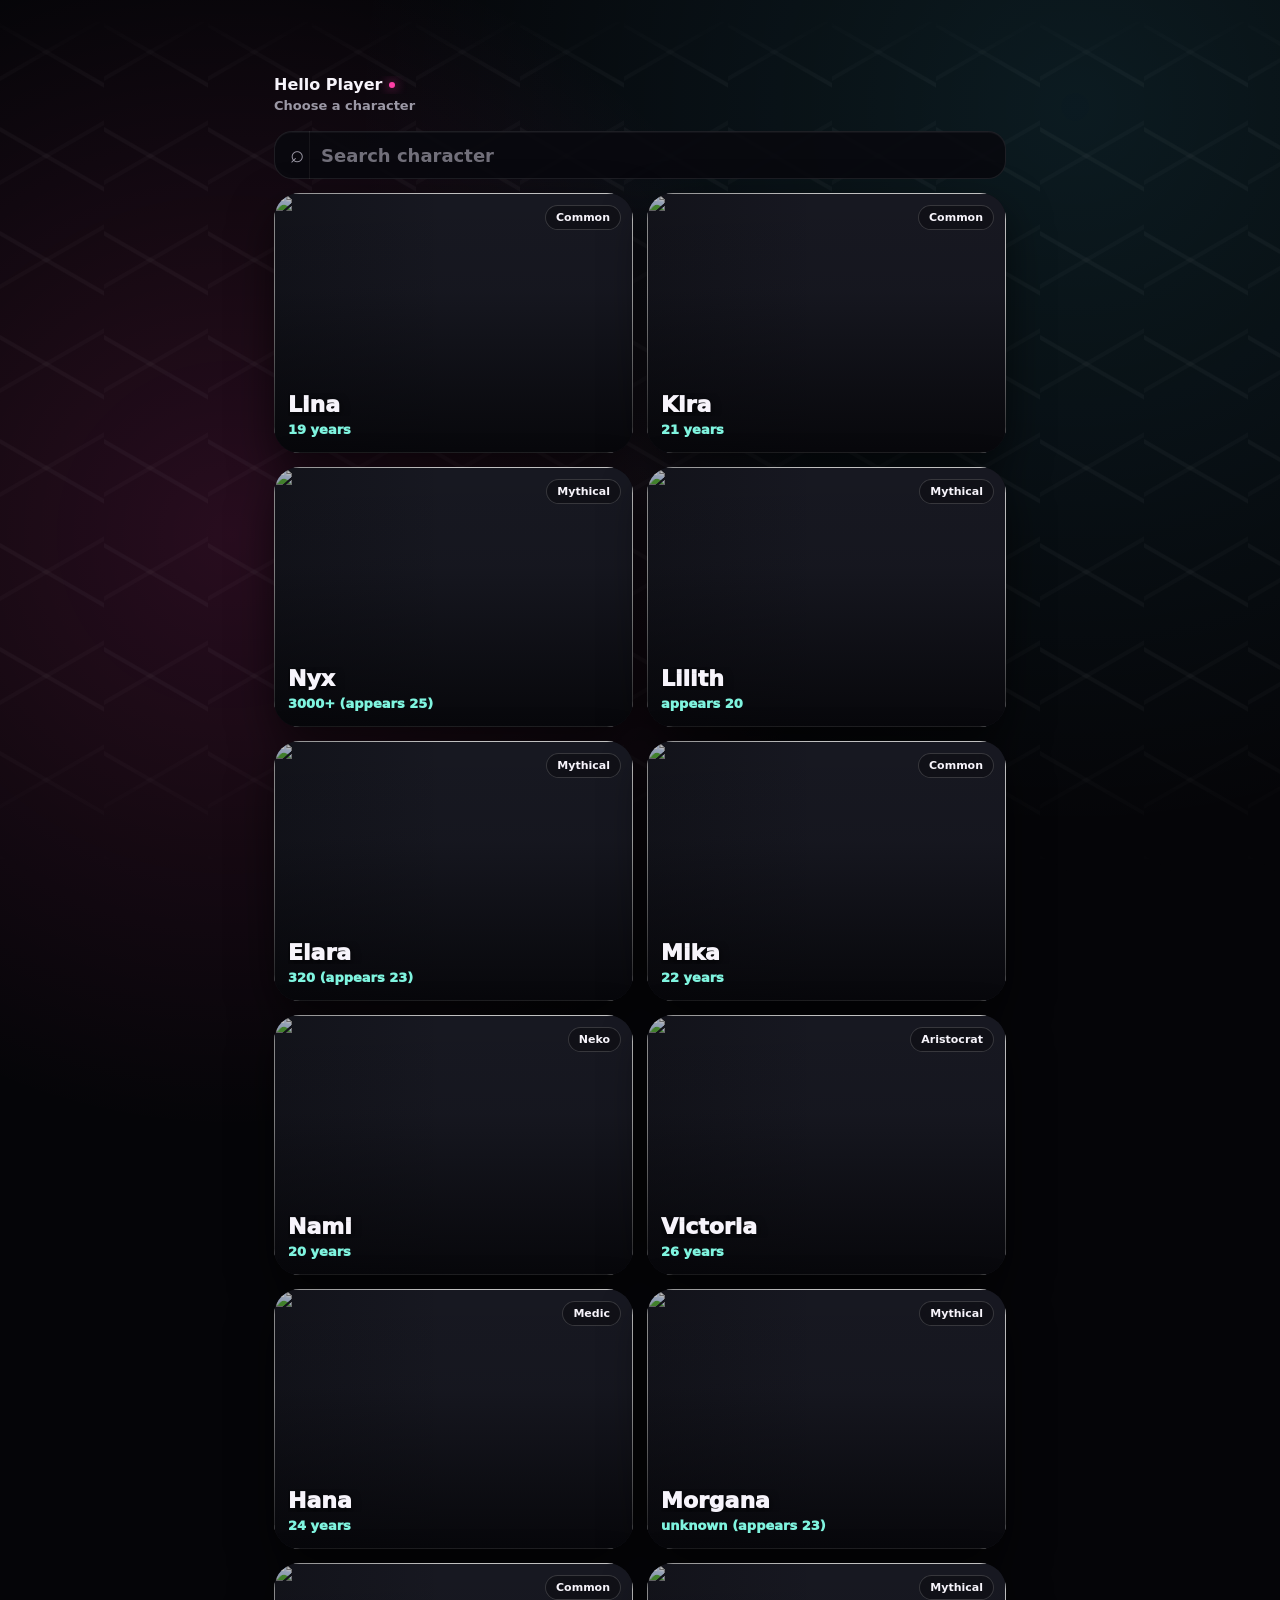
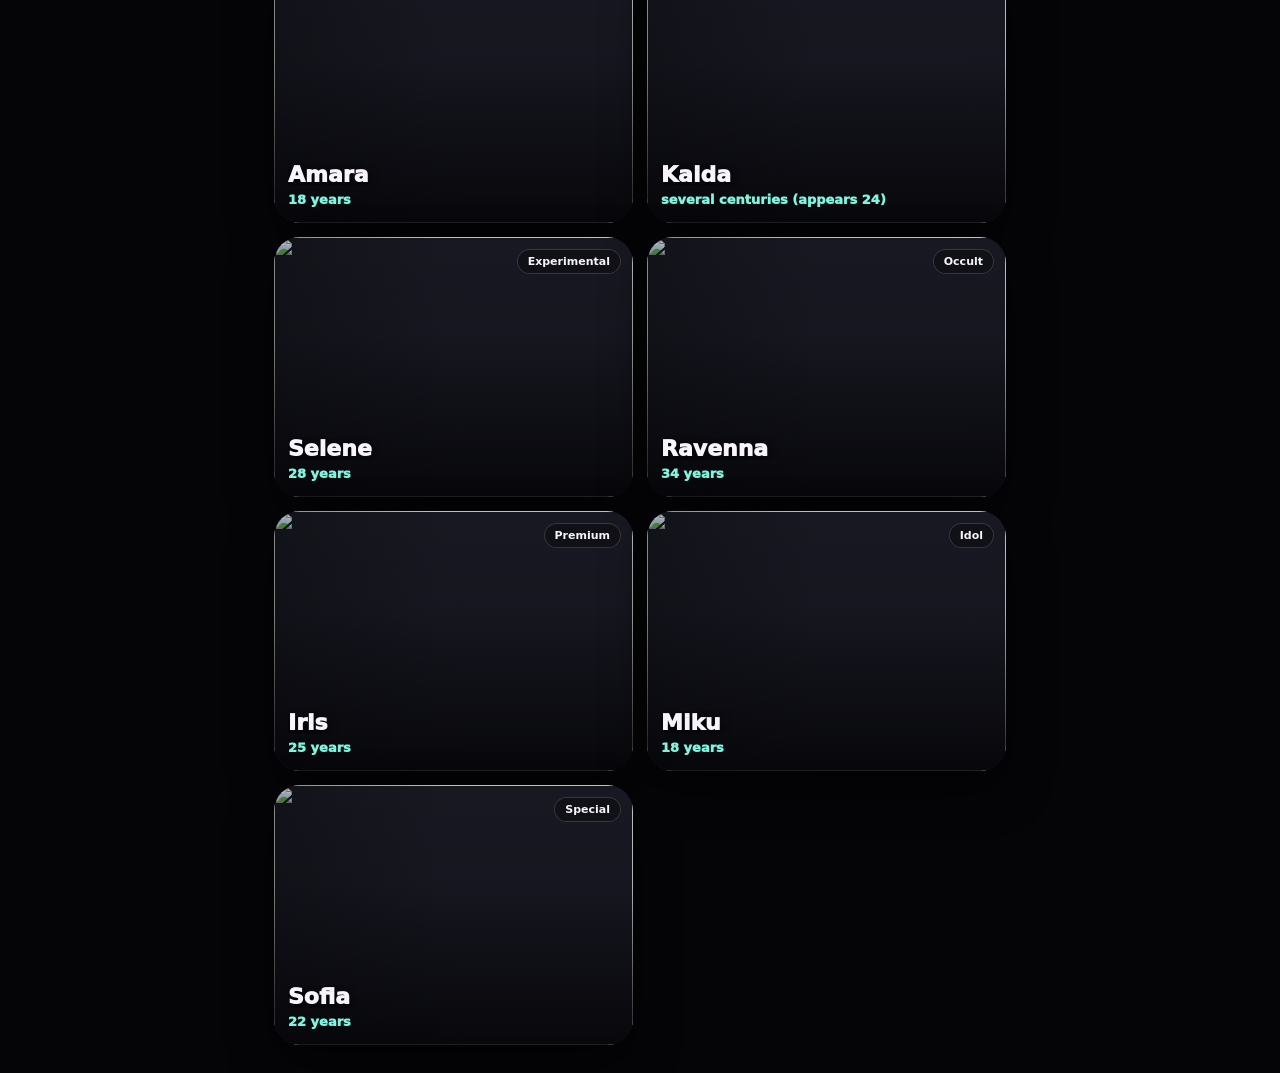
==== index.html @ 7a441261 "Обновление Mini App" ====
<!doctype html>
<html lang="en">
<head>
  <meta charset="utf-8">
  <meta name="viewport" content="width=device-width, initial-scale=1">
  <title>Your Waifu</title>
  <link rel="stylesheet" href="style.css">
  <script src="https://telegram.org/js/telegram-web-app.js"></script>
</head>
<body>
  <main class="app">
    <section class="top-panel">
      <div class="hello">
        <strong id="userStatus">Hello</strong>
        <span>Choose a character</span>
      </div>
    </section>

    <section class="toolbar" aria-label="Character filters">
      <label class="search" aria-label="Search character">
        <input id="searchInput" type="search" placeholder="Search character">
      </label>
    </section>

    <section class="grid" id="girlsGrid">
      <div class="empty">Loading characters...</div>
    </section>
  </main>

  <section class="detail" id="detailView" aria-hidden="true">
    <div class="detail-shell" role="dialog" aria-modal="true" aria-labelledby="detailName">
      <button class="detail-close" type="button" id="detailClose" aria-label="Close">x</button>
      <div class="detail-photo" id="detailPhoto"></div>
      <div class="detail-content">
        <div class="detail-meta">
          <span id="detailType"></span>
          <span id="detailAge"></span>
        </div>
        <h2 id="detailName">Character</h2>
        <p class="detail-role" id="detailRole"></p>
        <p class="detail-quote" id="detailDescription"></p>
        <button class="choose-button" type="button" id="detailChoose">Choose character</button>
      </div>
    </div>
  </section>

  <script src="data.js"></script>
  <script src="app.js"></script>
</body>
</html>
---- style.css ----
* {
  box-sizing: border-box;
}

:root {
  --bg: #050508;
  --panel: #0d0d12;
  --panel-2: #171821;
  --line: rgba(255, 255, 255, 0.09);
  --text: #f7f4fb;
  --muted: #9b98a5;
  --accent: #ff3fa7;
  --accent-2: #cc45db;
  --cyan: #42d8ff;
  --nav: rgba(28, 24, 27, 0.88);
  --shadow: 0 18px 44px rgba(0, 0, 0, 0.58);
}

html {
  background: var(--bg);
}

body {
  margin: 0;
  min-height: 100vh;
  font-family: Inter, ui-sans-serif, system-ui, -apple-system, BlinkMacSystemFont, "Segoe UI", Arial, sans-serif;
  color: var(--tg-theme-text-color, var(--text));
  background:
    radial-gradient(circle at 18% 20%, rgba(255, 63, 167, 0.14), transparent 25%),
    radial-gradient(circle at 84% 4%, rgba(66, 216, 255, 0.10), transparent 26%),
    var(--tg-theme-bg-color, var(--bg));
  overflow-x: hidden;
}

body::before {
  content: "";
  position: fixed;
  inset: 0;
  pointer-events: none;
  opacity: 0.22;
  background-image:
    linear-gradient(30deg, transparent 0 46%, rgba(255, 255, 255, 0.16) 47% 49%, transparent 50%),
    linear-gradient(150deg, transparent 0 46%, rgba(255, 255, 255, 0.12) 47% 49%, transparent 50%);
  background-size: 104px 104px;
  mask-image: linear-gradient(180deg, transparent 0, #000 80px, #000 78%, transparent 100%);
}

button,
input {
  font: inherit;
}

button {
  -webkit-tap-highlight-color: transparent;
}

.app {
  position: relative;
  width: min(760px, 100%);
  margin: 0 auto;
  padding: 76px 14px 28px;
}

.top-panel {
  display: block;
  margin-bottom: 18px;
}

.hello {
  min-width: 0;
  display: grid;
  gap: 4px;
}

.hello strong {
  color: var(--text);
  font-size: 16px;
  line-height: 1.15;
  white-space: nowrap;
  overflow: hidden;
  text-overflow: ellipsis;
}

.hello strong::after {
  content: "";
  display: inline-block;
  width: 6px;
  height: 6px;
  margin-left: 7px;
  border-radius: 50%;
  background: var(--accent);
  box-shadow: 0 0 12px var(--accent);
  vertical-align: 2px;
}

.hello span {
  color: var(--muted);
  font-size: 13px;
  font-weight: 700;
}

.toolbar {
  display: grid;
  margin-bottom: 14px;
}

.search input {
  width: 100%;
  height: 48px;
  padding: 0 18px 0 46px;
  border: 1px solid var(--line);
  border-radius: 18px;
  outline: none;
  color: var(--text);
  background:
    linear-gradient(90deg, transparent 0 34px, rgba(255, 255, 255, 0.06) 34px 35px, transparent 35px),
    rgba(9, 9, 14, 0.88);
  box-shadow: inset 0 1px 0 rgba(255, 255, 255, 0.04);
  font-size: 18px;
  font-weight: 700;
}

.search {
  position: relative;
}

.search::before {
  content: "⌕";
  position: absolute;
  left: 16px;
  top: 50%;
  translate: 0 -52%;
  color: var(--muted);
  font-size: 24px;
  z-index: 1;
}

.search input::placeholder {
  color: rgba(155, 152, 165, 0.72);
}

.search input:focus {
  border-color: rgba(255, 63, 167, 0.72);
}

.grid {
  display: grid;
  grid-template-columns: repeat(2, minmax(0, 1fr));
  gap: 14px;
}

.card {
  position: relative;
  display: grid;
  min-height: 260px;
  padding: 0;
  border: 0;
  border-radius: 26px;
  color: inherit;
  background: var(--panel);
  box-shadow: var(--shadow);
  text-align: left;
  overflow: hidden;
  cursor: pointer;
}

.card:active {
  transform: scale(0.985);
}

.cover {
  position: absolute;
  inset: 0;
  background: var(--panel-2);
}

.cover img {
  width: 100%;
  height: 100%;
  object-fit: cover;
}

.cover::after {
  content: "";
  position: absolute;
  inset: 0;
  background:
    linear-gradient(180deg, rgba(5, 5, 8, 0) 0%, rgba(5, 5, 8, 0.08) 38%, rgba(5, 5, 8, 0.86) 100%),
    linear-gradient(90deg, rgba(5, 5, 8, 0.28), transparent 48%);
}

.fallback {
  display: grid;
  place-items: center;
  width: 100%;
  height: 100%;
  color: #fff;
  background: linear-gradient(135deg, var(--accent), var(--cyan));
  font-size: 54px;
  font-weight: 950;
}

.card-body {
  position: relative;
  z-index: 1;
  align-self: end;
  display: grid;
  gap: 6px;
  padding: 16px 14px 16px;
}

.name {
  min-width: 0;
  font-size: 22px;
  line-height: 1.05;
  font-weight: 950;
  text-shadow: 0 2px 10px rgba(0, 0, 0, 0.78);
  white-space: nowrap;
  overflow: hidden;
  text-overflow: ellipsis;
}

.badge {
  position: absolute;
  top: 12px;
  right: 12px;
  z-index: 2;
  padding: 5px 10px;
  border: 1px solid rgba(255, 255, 255, 0.16);
  border-radius: 999px;
  color: var(--text);
  background: rgba(13, 13, 18, 0.62);
  font-size: 11px;
  font-weight: 900;
  white-space: nowrap;
  backdrop-filter: blur(8px);
}

.meta-row {
  display: flex;
  align-items: center;
  justify-content: flex-start;
  gap: 8px;
  color: #7ff4df;
  font-size: 13px;
  font-weight: 950;
}

.empty {
  grid-column: 1 / -1;
  padding: 18px;
  border: 1px solid var(--line);
  border-radius: 18px;
  color: var(--muted);
  background: rgba(13, 13, 18, 0.86);
}

.detail {
  position: fixed;
  inset: 0;
  z-index: 20;
  display: none;
  background: rgba(5, 5, 8, 0.76);
  backdrop-filter: blur(14px);
}

.detail.open {
  display: block;
}

.detail-shell {
  position: relative;
  width: min(620px, 100%);
  height: 100%;
  margin: 0 auto;
  background: #07070b;
  overflow-y: auto;
}

.detail-close {
  position: fixed;
  top: calc(12px + env(safe-area-inset-top));
  right: max(14px, calc((100vw - 620px) / 2 + 14px));
  z-index: 2;
  display: grid;
  place-items: center;
  width: 42px;
  height: 42px;
  border: 1px solid rgba(255, 255, 255, 0.14);
  border-radius: 50%;
  color: #fff;
  background: rgba(10, 10, 16, 0.66);
  box-shadow: 0 12px 30px rgba(0, 0, 0, 0.46);
  font-size: 30px;
  line-height: 1;
  cursor: pointer;
  backdrop-filter: blur(10px);
}

.detail-photo {
  position: relative;
  min-height: 64vh;
  background: var(--panel-2);
}

.detail-photo img {
  width: 100%;
  height: 100%;
  min-height: 64vh;
  object-fit: cover;
  display: block;
}

.detail-photo::after {
  content: "";
  position: absolute;
  inset: auto 0 0;
  height: 42%;
  background: linear-gradient(180deg, transparent, #07070b);
}

.detail-content {
  position: relative;
  margin-top: -86px;
  display: grid;
  gap: 12px;
  padding: 0 18px calc(24px + env(safe-area-inset-bottom));
}

.detail-meta {
  display: flex;
  flex-wrap: wrap;
  gap: 8px;
}

.detail-meta span {
  min-height: 28px;
  padding: 6px 10px;
  border: 1px solid rgba(255, 255, 255, 0.14);
  border-radius: 999px;
  color: rgba(247, 244, 251, 0.86);
  background: rgba(13, 13, 18, 0.64);
  font-size: 12px;
  font-weight: 900;
  backdrop-filter: blur(8px);
}

.detail-meta span:empty {
  display: none;
}

.detail h2 {
  margin: 0;
  font-size: 38px;
  line-height: 1;
  letter-spacing: 0;
  text-shadow: 0 3px 14px rgba(0, 0, 0, 0.72);
}

.detail p {
  margin: 0;
  color: rgba(247, 244, 251, 0.82);
  font-size: 16px;
  line-height: 1.45;
  font-weight: 650;
}

.detail-role {
  max-width: 36rem;
}

.detail-quote {
  position: relative;
  max-width: 36rem;
  padding: 14px 16px;
  border: 1px solid rgba(255, 255, 255, 0.10);
  border-radius: 18px;
  color: #fff;
  background: rgba(255, 63, 167, 0.11);
  box-shadow: inset 0 1px 0 rgba(255, 255, 255, 0.05);
}

.detail-quote:empty {
  display: none;
}

.choose-button {
  position: sticky;
  bottom: calc(12px + env(safe-area-inset-bottom));
  min-height: 54px;
  margin-top: 8px;
  border: 0;
  border-radius: 18px;
  color: #fff;
  background: linear-gradient(135deg, var(--accent-2), var(--accent));
  box-shadow: 0 16px 34px rgba(255, 63, 167, 0.36);
  font-size: 17px;
  font-weight: 950;
  cursor: pointer;
}

.choose-button:disabled {
  opacity: 0.66;
  cursor: wait;
}

@media (max-width: 560px) {
  .app {
    padding: 76px 12px 28px;
  }

  .grid {
    gap: 10px;
  }

  .card {
    min-height: 258px;
    border-radius: 24px;
  }

  .detail h2 {
    font-size: 34px;
  }
}
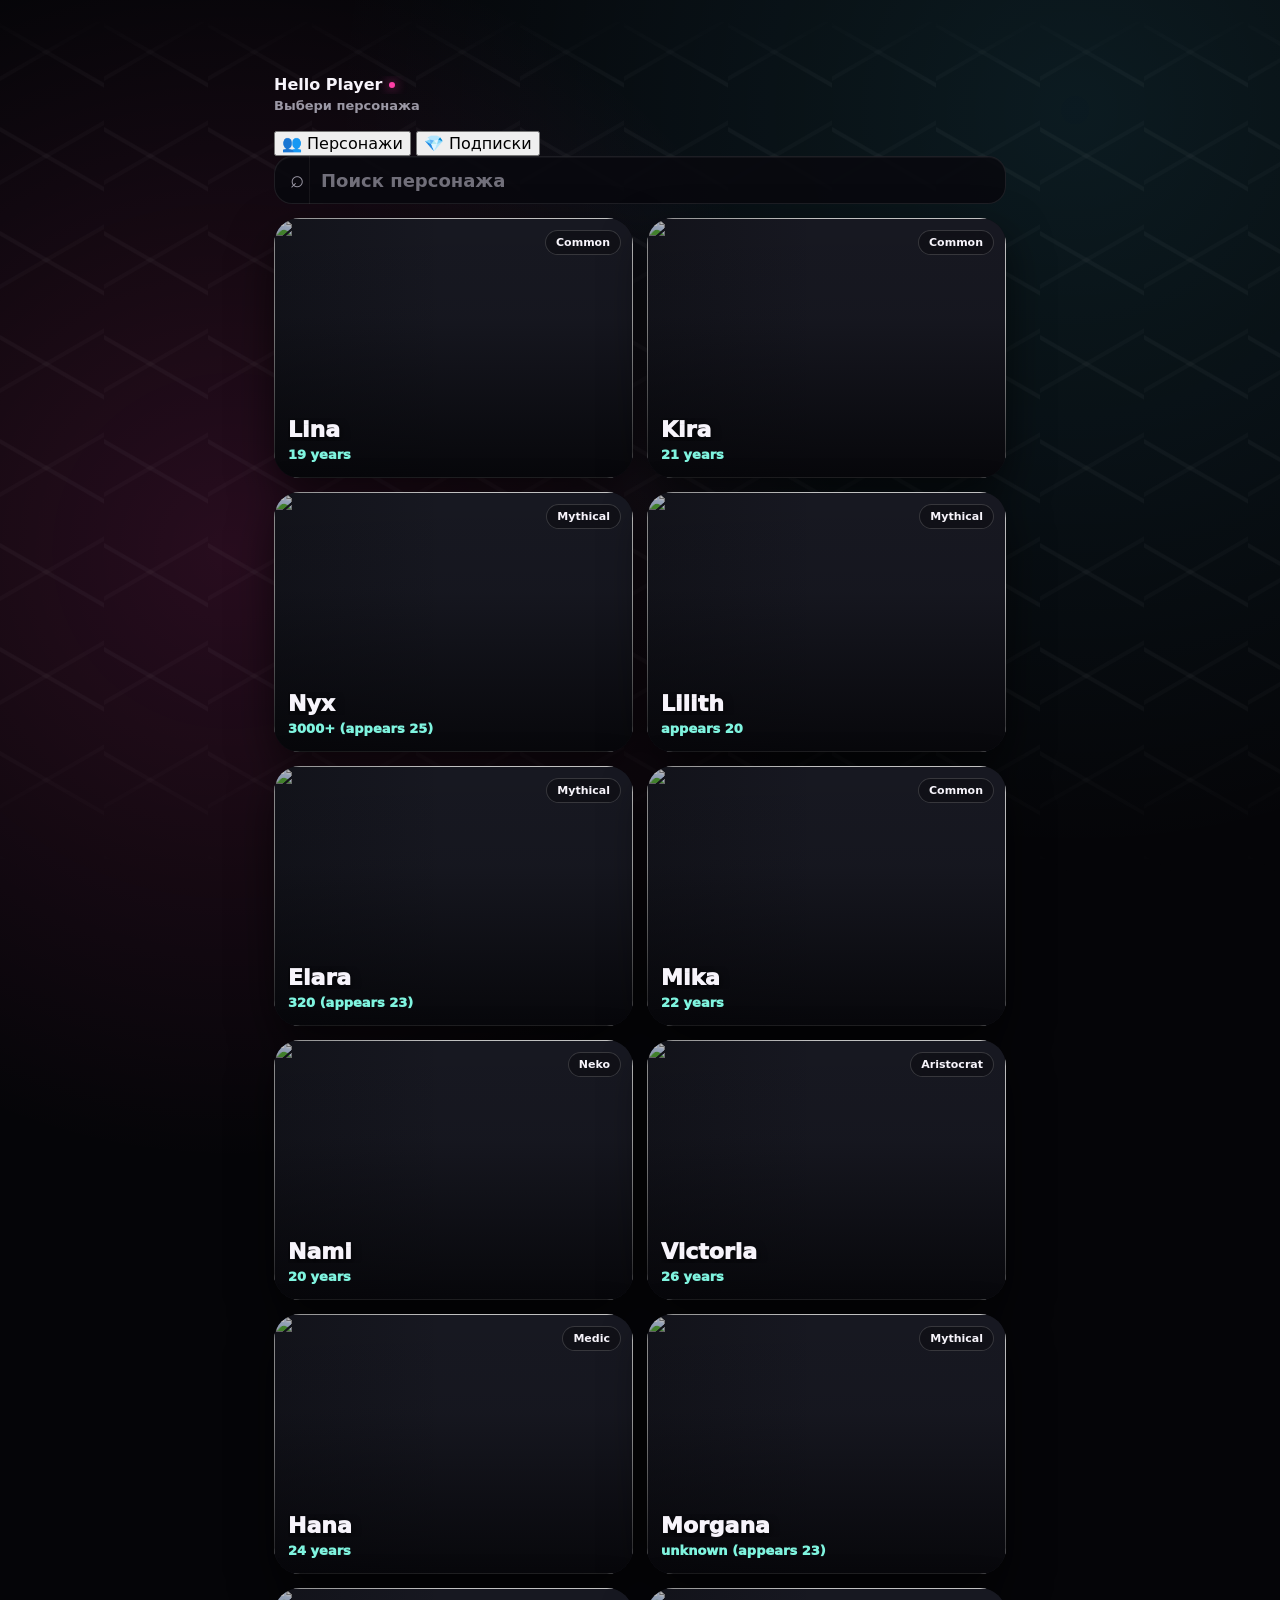
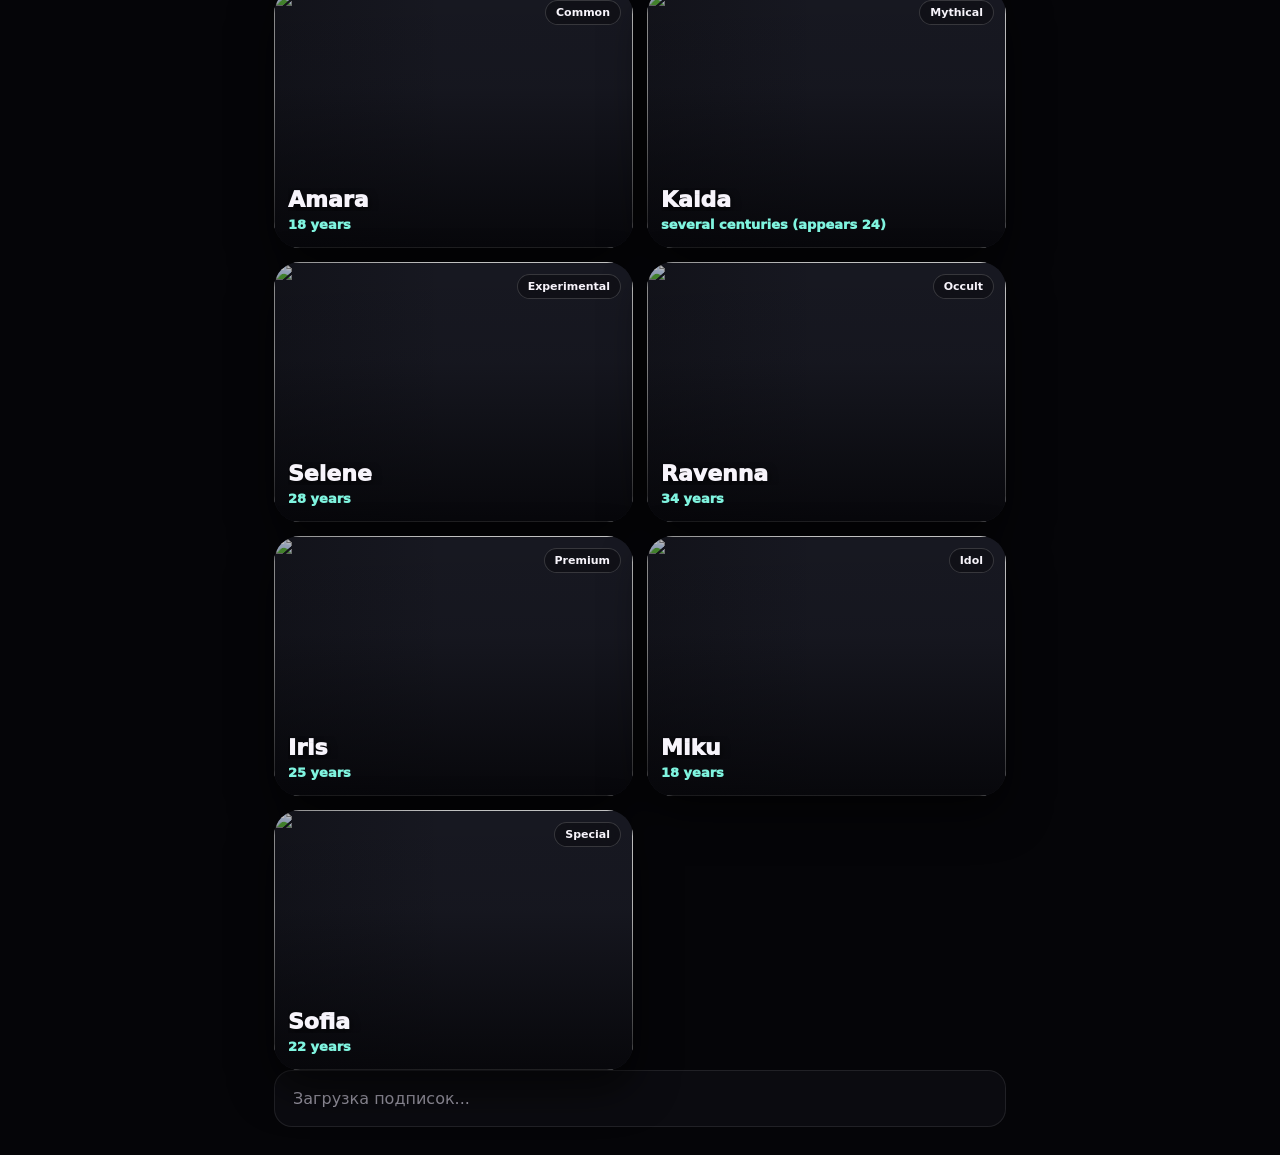
==== commit f0e7ca48: "Update index.html" ====
--- a/index.html
+++ b/index.html
@@ -1,5 +1,5 @@
 <!doctype html>
-<html lang="en">
+<html lang="ru">
 <head>
   <meta charset="utf-8">
   <meta name="viewport" content="width=device-width, initial-scale=1">
@@ -12,24 +12,41 @@
     <section class="top-panel">
       <div class="hello">
         <strong id="userStatus">Hello</strong>
-        <span>Choose a character</span>
+        <span>Выбери персонажа</span>
       </div>
     </section>
 
-    <section class="toolbar" aria-label="Character filters">
-      <label class="search" aria-label="Search character">
-        <input id="searchInput" type="search" placeholder="Search character">
-      </label>
+    <!-- Вкладки -->
+    <nav class="tabs">
+      <button class="tab-btn active" data-tab="characters">👥 Персонажи</button>
+      <button class="tab-btn" data-tab="subscriptions">💎 Подписки</button>
+    </nav>
+
+    <!-- Вкладка: Персонажи -->
+    <section id="tab-characters" class="tab-content active">
+      <section class="toolbar" aria-label="Character filters">
+        <label class="search" aria-label="Search character">
+          <input id="searchInput" type="search" placeholder="Поиск персонажа">
+        </label>
+      </section>
+
+      <section class="grid" id="girlsGrid">
+        <div class="empty">Загрузка персонажей...</div>
+      </section>
     </section>
 
-    <section class="grid" id="girlsGrid">
-      <div class="empty">Loading characters...</div>
+    <!-- Вкладка: Подписки -->
+    <section id="tab-subscriptions" class="tab-content">
+      <section class="subscriptions-list" id="subscriptionsList">
+        <div class="empty">Загрузка подписок...</div>
+      </section>
     </section>
   </main>
 
+  <!-- Детальный просмотр -->
   <section class="detail" id="detailView" aria-hidden="true">
     <div class="detail-shell" role="dialog" aria-modal="true" aria-labelledby="detailName">
-      <button class="detail-close" type="button" id="detailClose" aria-label="Close">x</button>
+      <button class="detail-close" type="button" id="detailClose" aria-label="Close">✕</button>
       <div class="detail-photo" id="detailPhoto"></div>
       <div class="detail-content">
         <div class="detail-meta">
@@ -39,7 +56,7 @@
         <h2 id="detailName">Character</h2>
         <p class="detail-role" id="detailRole"></p>
         <p class="detail-quote" id="detailDescription"></p>
-        <button class="choose-button" type="button" id="detailChoose">Choose character</button>
+        <button class="choose-button" type="button" id="detailChoose">Выбрать персонажа</button>
       </div>
     </div>
   </section>
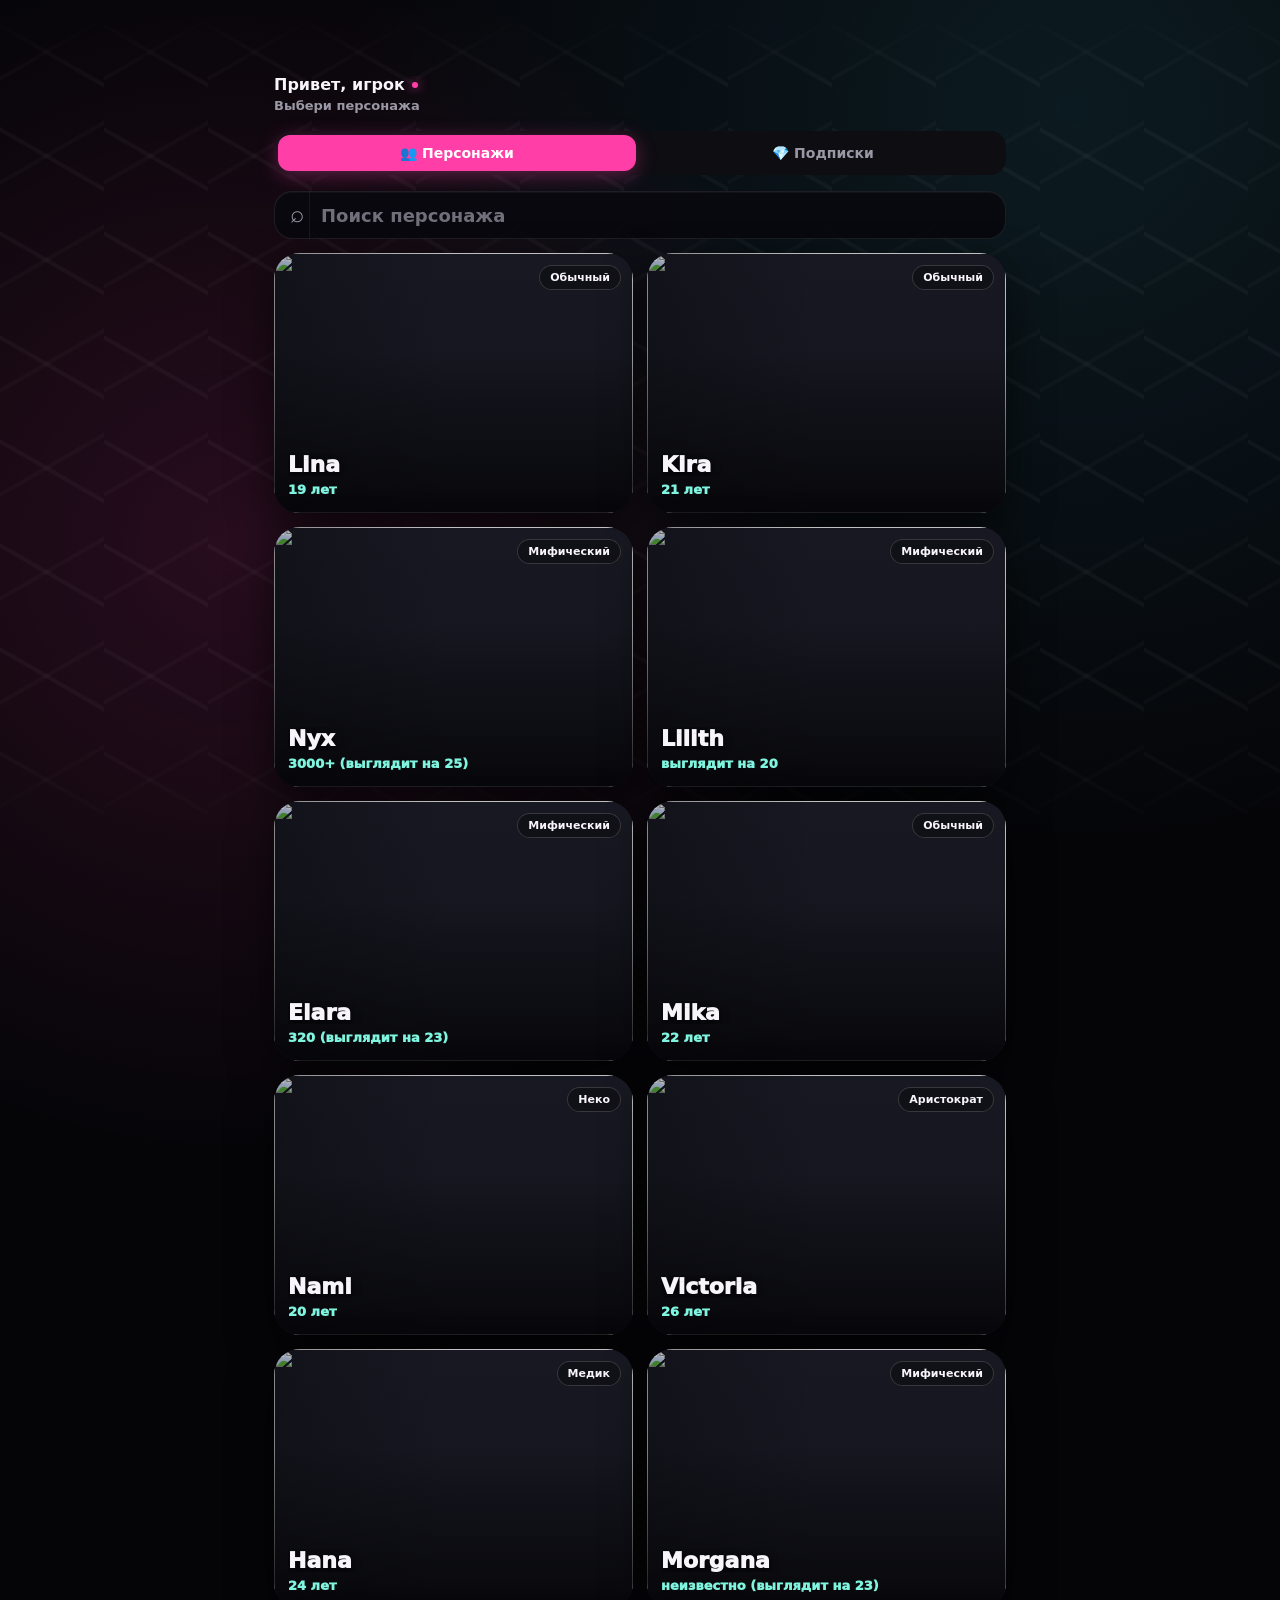
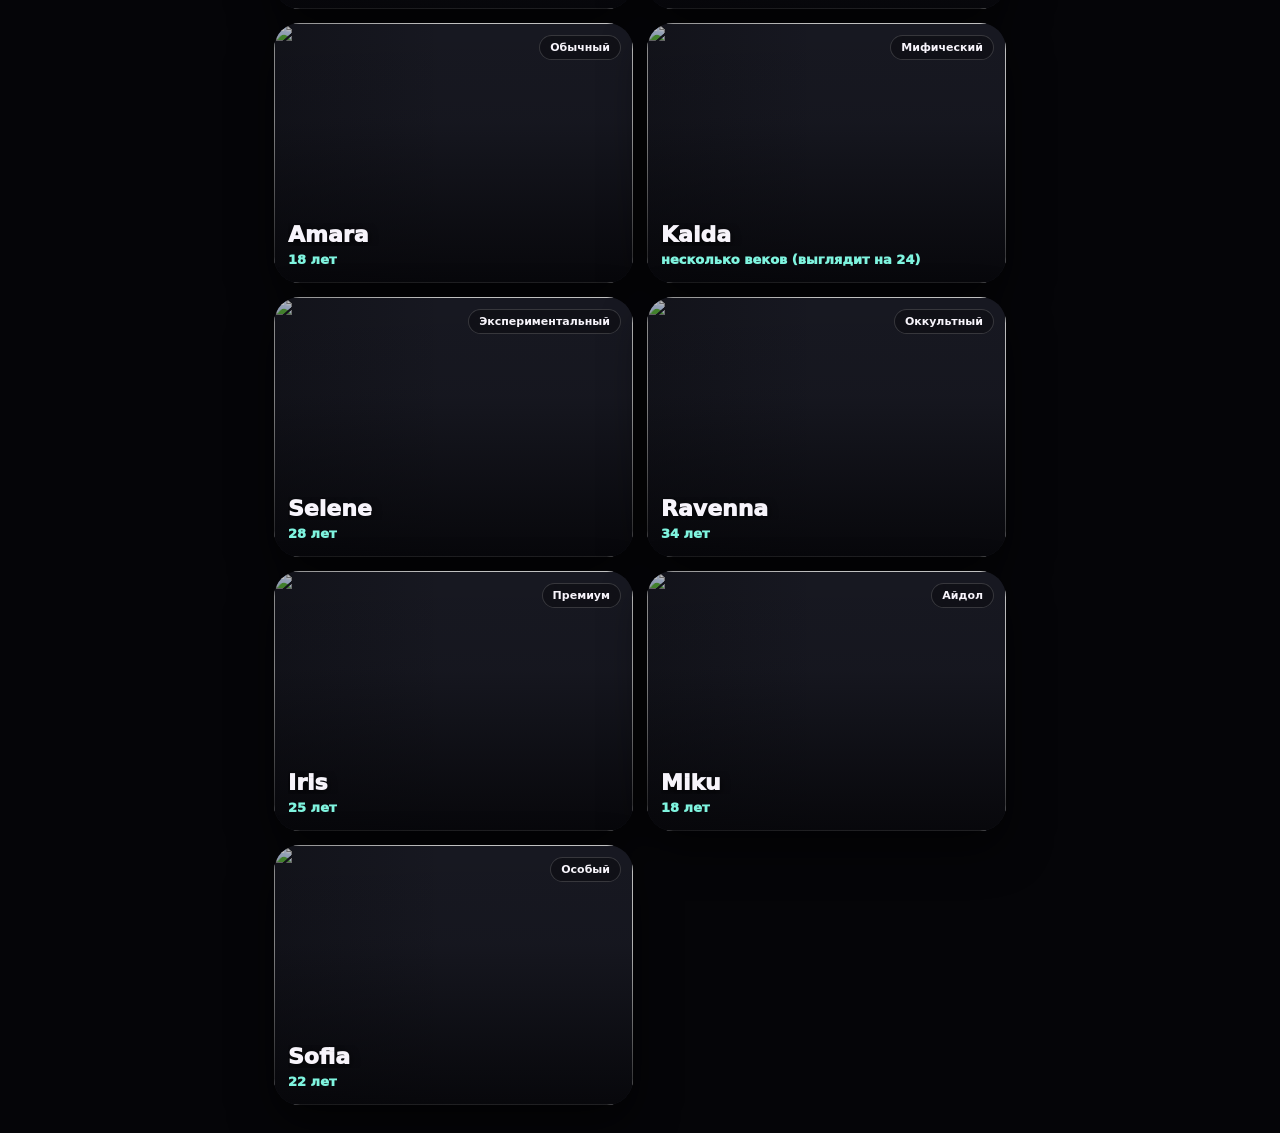
==== commit 2b20d79c: "Update index.html" ====
--- a/index.html
+++ b/index.html
@@ -11,7 +11,7 @@
   <main class="app">
     <section class="top-panel">
       <div class="hello">
-        <strong id="userStatus">Hello</strong>
+        <strong id="userStatus">Привет</strong>
         <span>Выбери персонажа</span>
       </div>
     </section>
@@ -24,8 +24,8 @@
 
     <!-- Вкладка: Персонажи -->
     <section id="tab-characters" class="tab-content active">
-      <section class="toolbar" aria-label="Character filters">
-        <label class="search" aria-label="Search character">
+      <section class="toolbar" aria-label="Фильтры персонажей">
+        <label class="search" aria-label="Поиск персонажа">
           <input id="searchInput" type="search" placeholder="Поиск персонажа">
         </label>
       </section>
@@ -46,14 +46,14 @@
   <!-- Детальный просмотр -->
   <section class="detail" id="detailView" aria-hidden="true">
     <div class="detail-shell" role="dialog" aria-modal="true" aria-labelledby="detailName">
-      <button class="detail-close" type="button" id="detailClose" aria-label="Close">✕</button>
+      <button class="detail-close" type="button" id="detailClose" aria-label="Закрыть">✕</button>
       <div class="detail-photo" id="detailPhoto"></div>
       <div class="detail-content">
         <div class="detail-meta">
           <span id="detailType"></span>
           <span id="detailAge"></span>
         </div>
-        <h2 id="detailName">Character</h2>
+        <h2 id="detailName">Персонаж</h2>
         <p class="detail-role" id="detailRole"></p>
         <p class="detail-quote" id="detailDescription"></p>
         <button class="choose-button" type="button" id="detailChoose">Выбрать персонажа</button>
--- a/style.css
+++ b/style.css
@@ -99,6 +99,48 @@
   font-weight: 700;
 }
 
+/* ===== ВКЛАДКИ ===== */
+.tabs {
+  display: flex;
+  gap: 8px;
+  margin-bottom: 16px;
+  background: var(--panel);
+  border-radius: 16px;
+  padding: 4px;
+}
+
+.tab-btn {
+  flex: 1;
+  padding: 10px 12px;
+  border: none;
+  border-radius: 12px;
+  background: transparent;
+  color: var(--muted);
+  font-size: 14px;
+  font-weight: 700;
+  cursor: pointer;
+  transition: all 0.2s;
+}
+
+.tab-btn.active {
+  background: var(--accent);
+  color: #fff;
+  box-shadow: 0 4px 20px rgba(255, 63, 167, 0.35);
+}
+
+.tab-btn:not(.active):hover {
+  background: var(--panel-2);
+}
+
+.tab-content {
+  display: none;
+}
+
+.tab-content.active {
+  display: block;
+}
+
+/* ===== ПОИСК ===== */
 .toolbar {
   display: grid;
   margin-bottom: 14px;
@@ -143,6 +185,7 @@
   border-color: rgba(255, 63, 167, 0.72);
 }
 
+/* ===== СЕТКА ПЕРСОНАЖЕЙ ===== */
 .grid {
   display: grid;
   grid-template-columns: repeat(2, minmax(0, 1fr));
@@ -253,8 +296,68 @@
   border-radius: 18px;
   color: var(--muted);
   background: rgba(13, 13, 18, 0.86);
-}
-
+  text-align: center;
+}
+
+/* ===== ПОДПИСКИ ===== */
+.subscriptions-list {
+  display: flex;
+  flex-direction: column;
+  gap: 12px;
+}
+
+.sub-card {
+  display: flex;
+  justify-content: space-between;
+  align-items: center;
+  padding: 16px 18px;
+  background: var(--panel);
+  border-radius: 18px;
+  border: 1px solid var(--line);
+  gap: 12px;
+}
+
+.sub-info {
+  flex: 1;
+}
+
+.sub-title {
+  font-size: 16px;
+  font-weight: 700;
+}
+
+.sub-desc {
+  font-size: 13px;
+  color: var(--muted);
+  margin-top: 2px;
+}
+
+.sub-price {
+  font-size: 16px;
+  font-weight: 900;
+  color: var(--accent);
+  white-space: nowrap;
+}
+
+.sub-btn {
+  padding: 8px 18px;
+  border: none;
+  border-radius: 12px;
+  background: var(--accent);
+  color: #fff;
+  font-size: 14px;
+  font-weight: 700;
+  cursor: pointer;
+  transition: all 0.2s;
+  white-space: nowrap;
+}
+
+.sub-btn:active {
+  transform: scale(0.95);
+  opacity: 0.7;
+}
+
+/* ===== ДЕТАЛЬНЫЙ ПРОСМОТР ===== */
 .detail {
   position: fixed;
   inset: 0;
@@ -404,6 +507,33 @@
   cursor: wait;
 }
 
+/* ===== УВЕДОМЛЕНИЯ ===== */
+.notification {
+  animation: slideIn 0.3s ease-out;
+}
+
+@keyframes slideIn {
+  from {
+    opacity: 0;
+    transform: translateX(100%);
+  }
+  to {
+    opacity: 1;
+    transform: translateX(0);
+  }
+}
+
+@keyframes slideOut {
+  from {
+    opacity: 1;
+    transform: translateX(0);
+  }
+  to {
+    opacity: 0;
+    transform: translateX(100%);
+  }
+}
+
 @media (max-width: 560px) {
   .app {
     padding: 76px 12px 28px;
@@ -421,4 +551,8 @@
   .detail h2 {
     font-size: 34px;
   }
-}
+
+  .sub-card {
+    flex-wrap: wrap;
+  }
+}
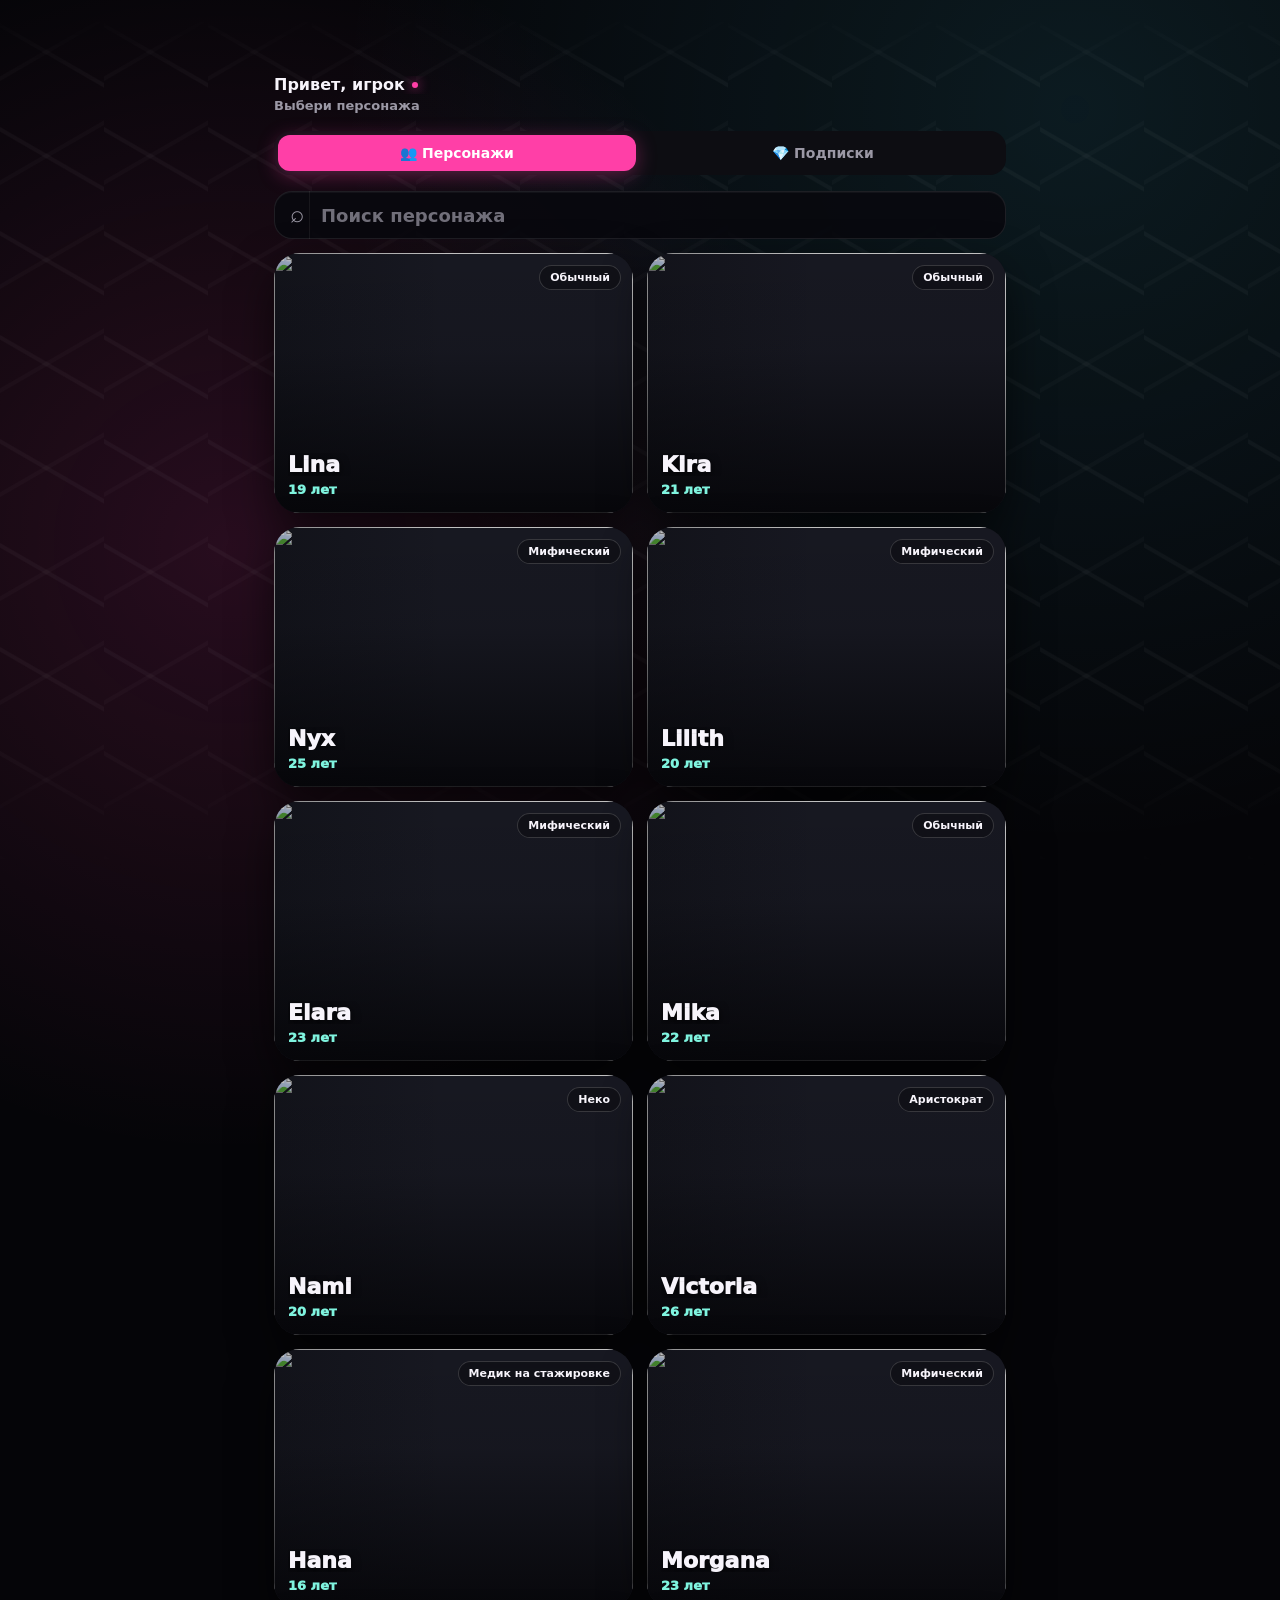
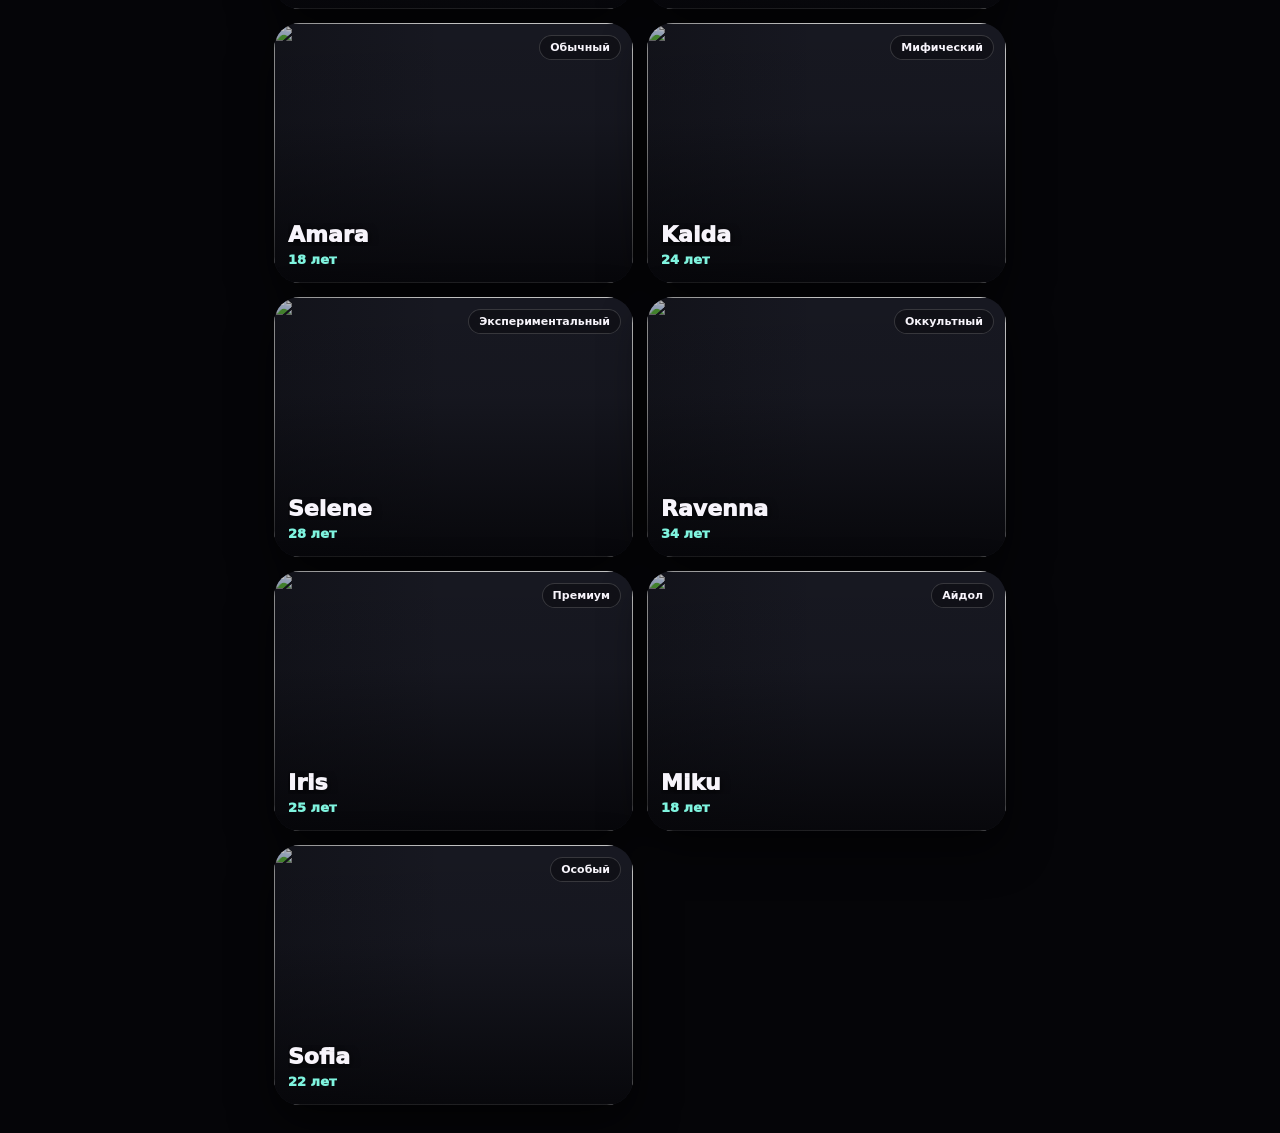
==== commit 92139421: "." ====
--- a/index.html
+++ b/index.html
@@ -61,7 +61,7 @@
     </div>
   </section>
 
-  <script src="data.js"></script>
-  <script src="app.js"></script>
+  <script src="data.js?v=2"></script>
+  <script src="app.js?v=2"></script>
 </body>
 </html>
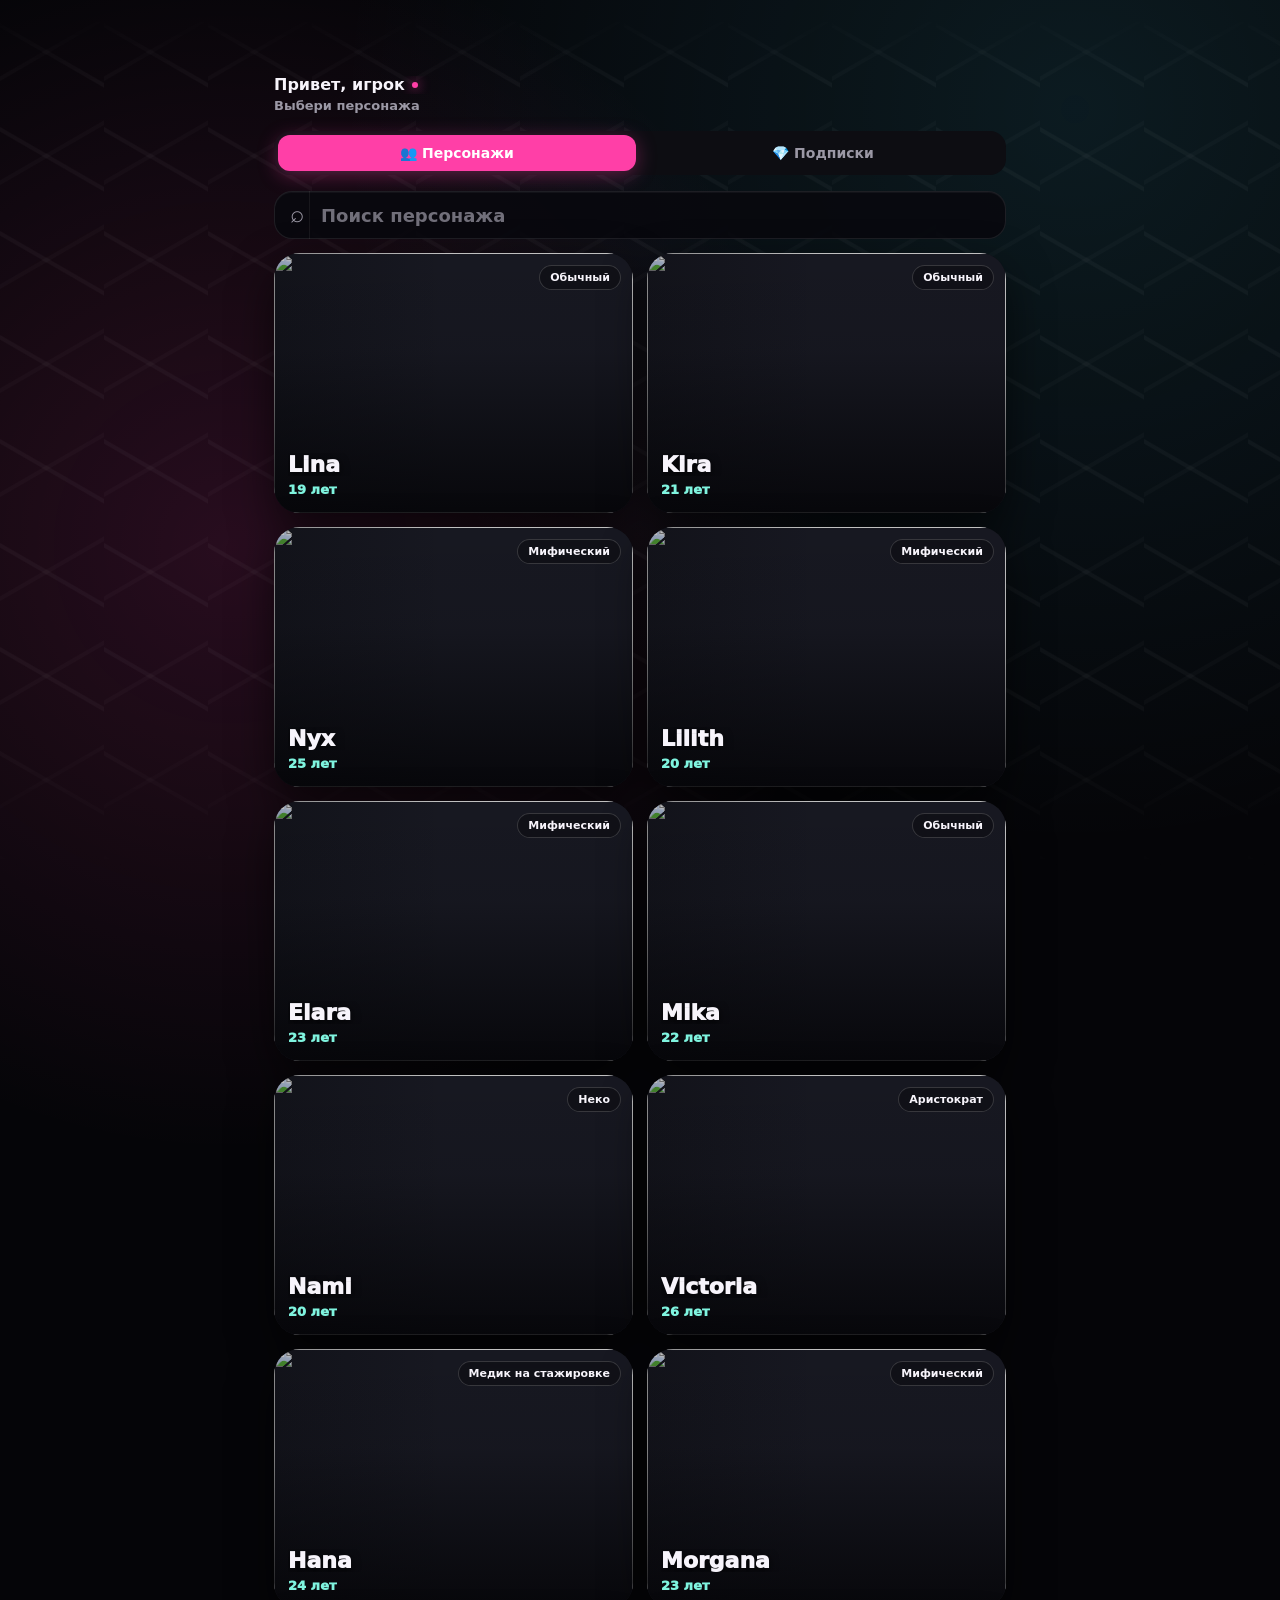
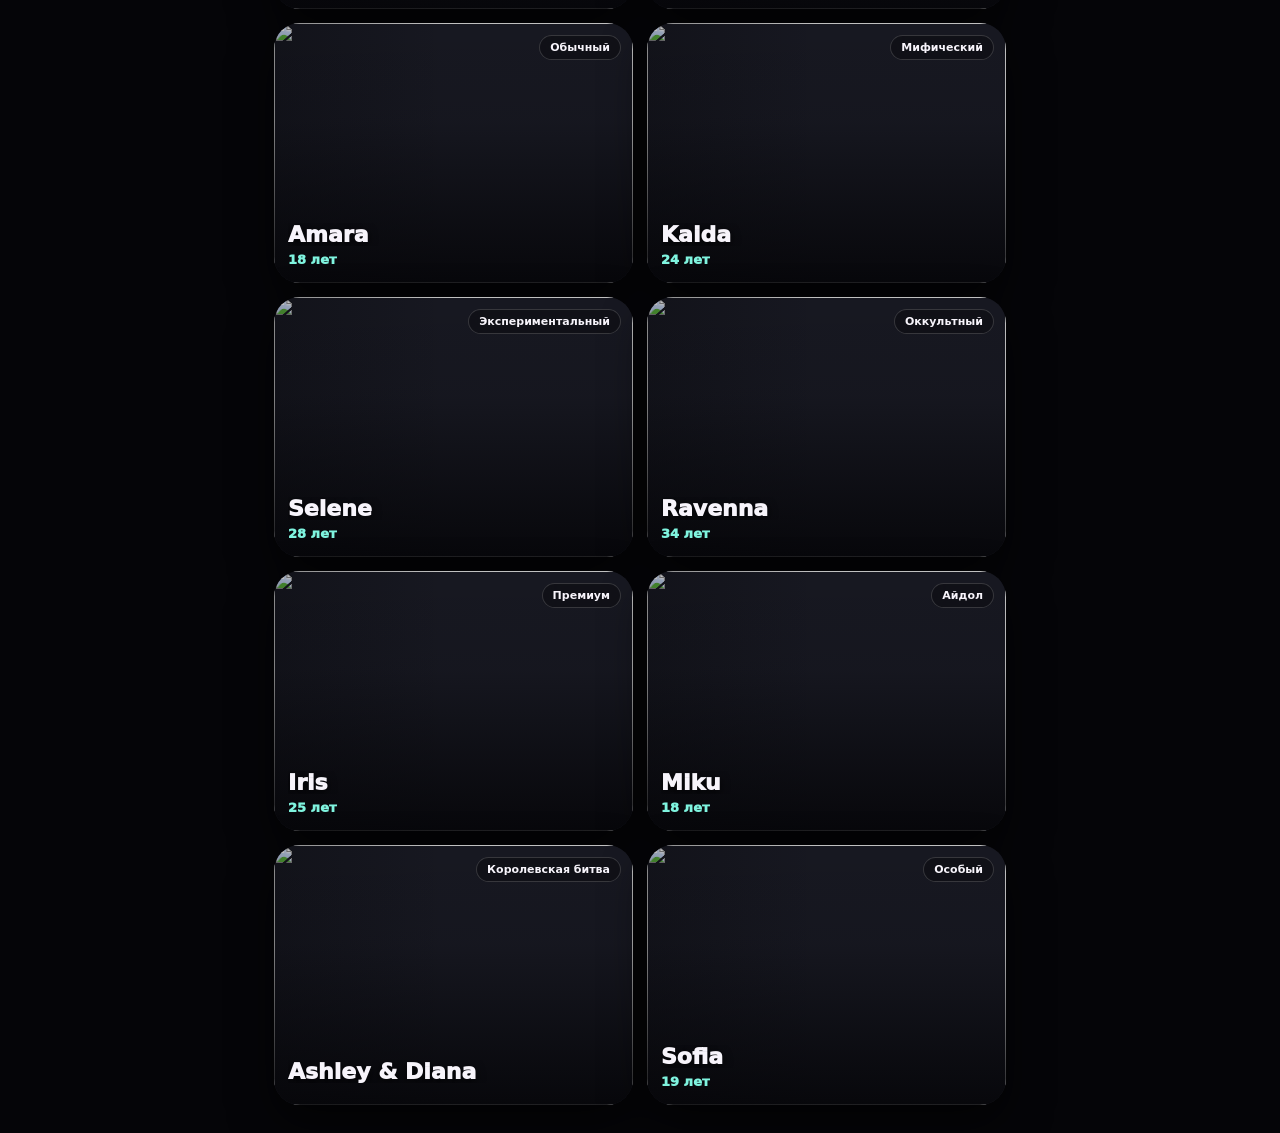
==== commit fdfe98c0: "ц" ====
--- a/index.html
+++ b/index.html
@@ -61,7 +61,7 @@
     </div>
   </section>
 
-  <script src="data.js?v=2"></script>
-  <script src="app.js?v=2"></script>
+  <script src="data.js?v=3"></script>
+  <script src="app.js?v=3"></script>
 </body>
 </html>
